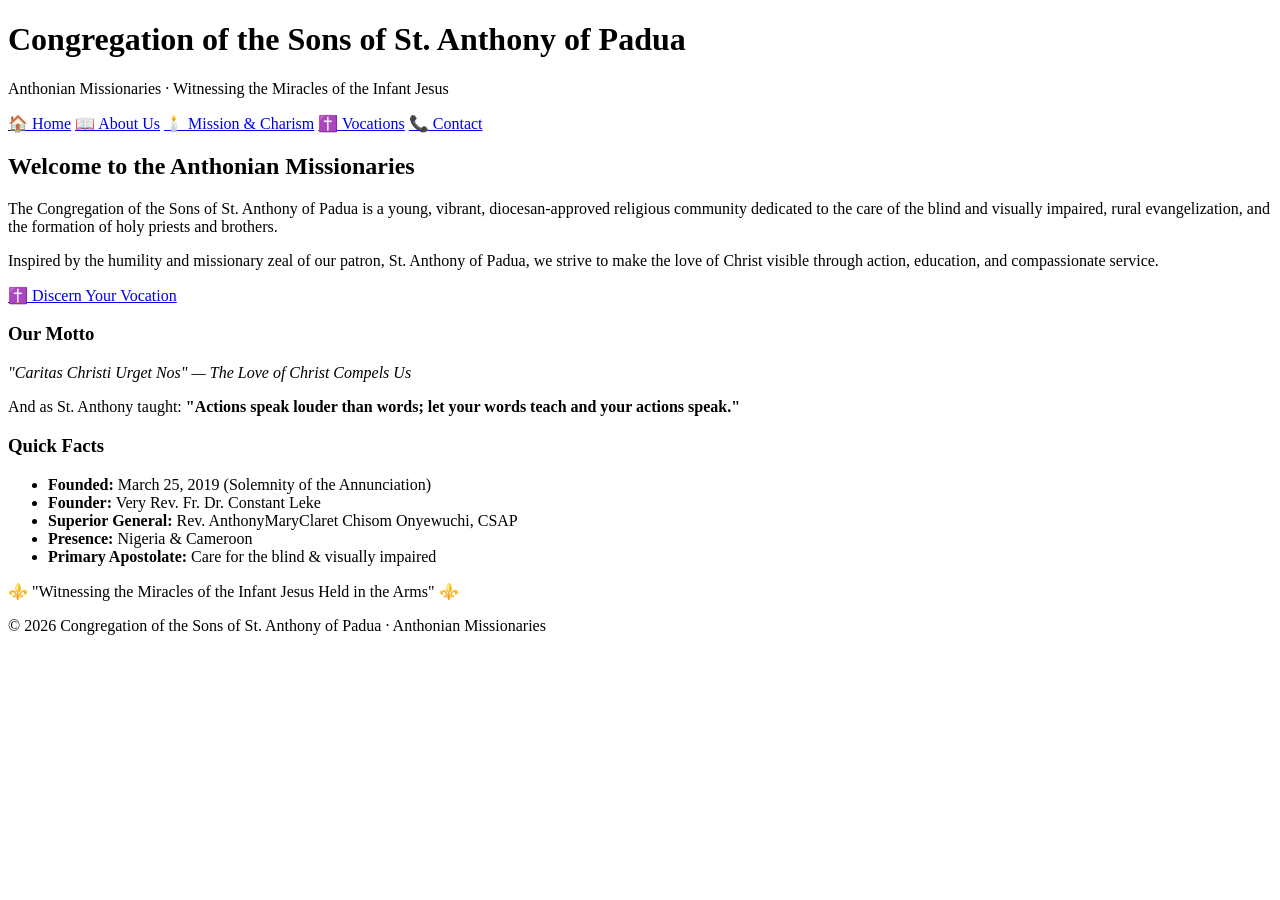
==== index.html @ 9c39cf9d "index.html" ====
<!DOCTYPE html>
<html lang="en">
<head>
    <meta charset="UTF-8">
    <meta name="viewport" content="width=device-width, initial-scale=1.0">
    <title>Home | Anthonian Missionaries</title>
    <link rel="stylesheet" href="style.css">
</head>
<body>

<header>
    <h1>Congregation of the Sons of St. Anthony of Padua</h1>
    <p>Anthonian Missionaries · Witnessing the Miracles of the Infant Jesus</p>
</header>

<nav>
    <a href="index.html">🏠 Home</a>
    <a href="about.html">📖 About Us</a>
    <a href="mission.html">🕯️ Mission & Charism</a>
    <a href="vocation.html">✝️ Vocations</a>
    <a href="contact.html">📞 Contact</a>
</nav>

<div class="container">
    <div class="card">
        <h2>Welcome to the Anthonian Missionaries</h2>
        <p>The Congregation of the Sons of St. Anthony of Padua is a young, vibrant, diocesan-approved religious community dedicated to the care of the blind and visually impaired, rural evangelization, and the formation of holy priests and brothers.</p>
        <p>Inspired by the humility and missionary zeal of our patron, St. Anthony of Padua, we strive to make the love of Christ visible through action, education, and compassionate service.</p>
        <a href="vocation.html" class="btn">✝️ Discern Your Vocation</a>
    </div>

    <div class="card">
        <h3>Our Motto</h3>
        <p><em>"Caritas Christi Urget Nos" — The Love of Christ Compels Us</em></p>
        <p>And as St. Anthony taught: <strong>"Actions speak louder than words; let your words teach and your actions speak."</strong></p>
    </div>

    <div class="card">
        <h3>Quick Facts</h3>
        <ul>
            <li><strong>Founded:</strong> March 25, 2019 (Solemnity of the Annunciation)</li>
            <li><strong>Founder:</strong> Very Rev. Fr. Dr. Constant Leke</li>
            <li><strong>Superior General:</strong> Rev. AnthonyMaryClaret Chisom Onyewuchi, CSAP</li>
            <li><strong>Presence:</strong> Nigeria & Cameroon</li>
            <li><strong>Primary Apostolate:</strong> Care for the blind & visually impaired</li>
        </ul>
    </div>
</div>

<footer>
    <p>⚜️ "Witnessing the Miracles of the Infant Jesus Held in the Arms" ⚜️</p>
    <p>© 2026 Congregation of the Sons of St. Anthony of Padua · Anthonian Missionaries</p>
</footer>

</body>
</html>
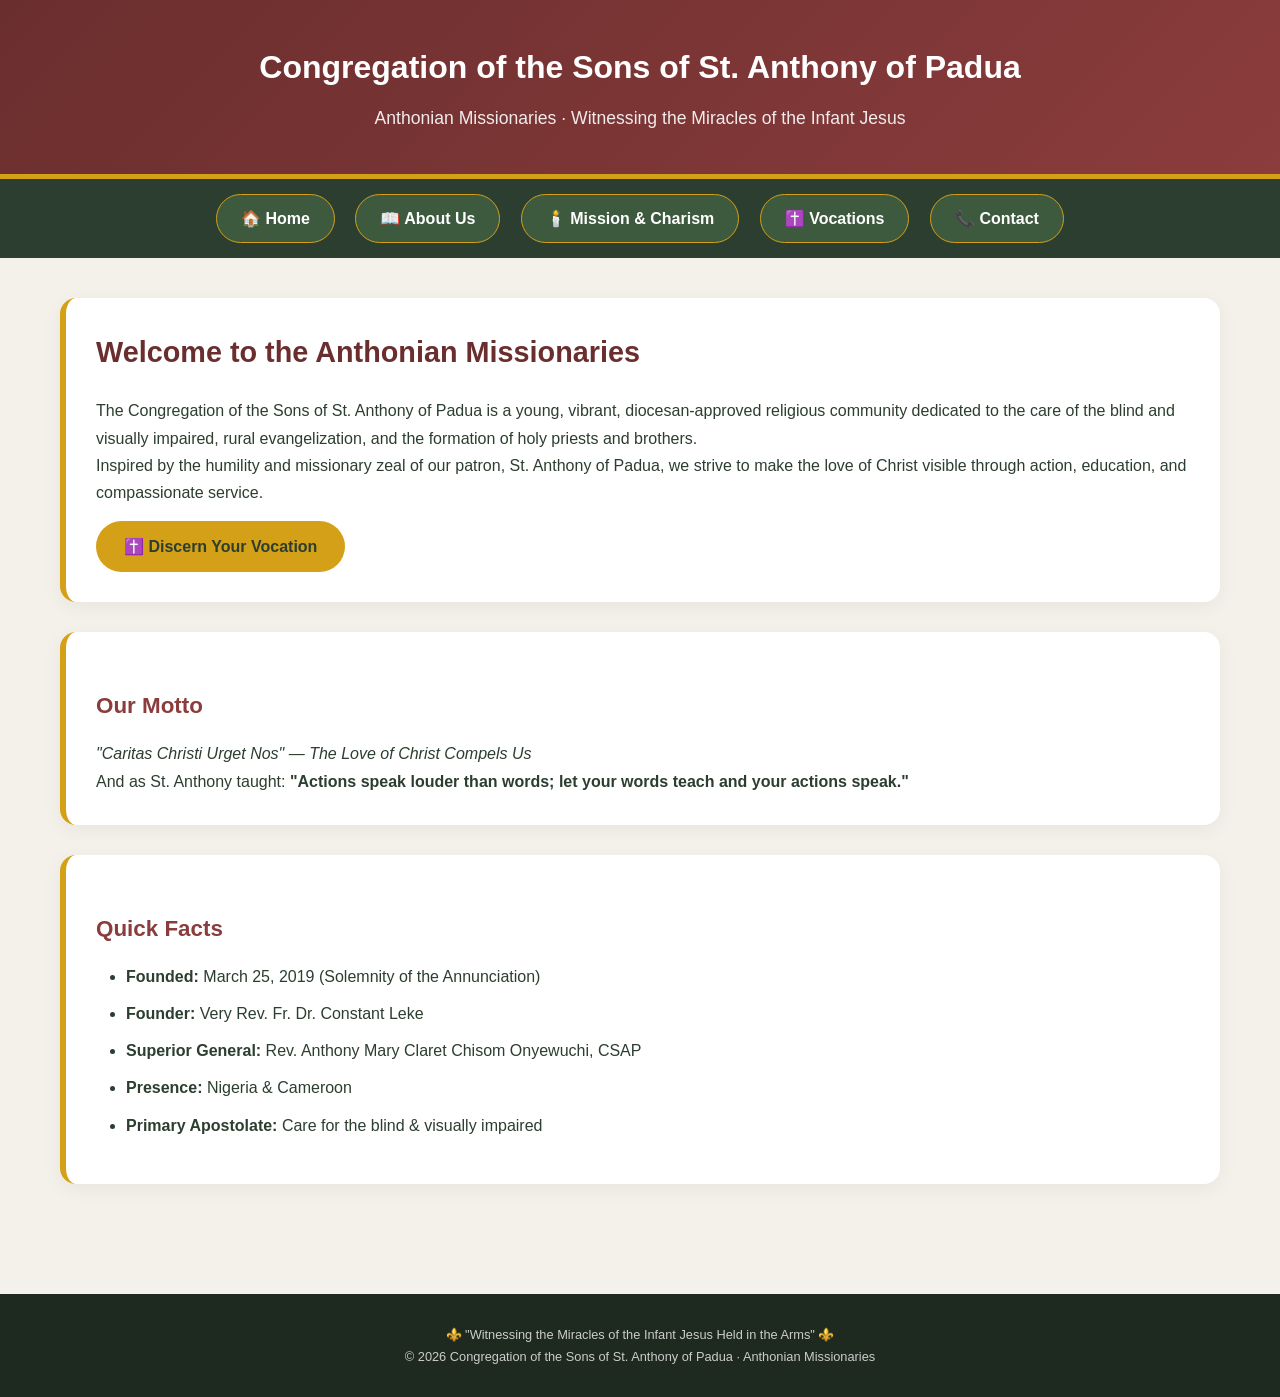
==== commit 2a75edc7: "index.html" ====
--- a/index.html
+++ b/index.html
@@ -40,7 +40,7 @@
         <ul>
             <li><strong>Founded:</strong> March 25, 2019 (Solemnity of the Annunciation)</li>
             <li><strong>Founder:</strong> Very Rev. Fr. Dr. Constant Leke</li>
-            <li><strong>Superior General:</strong> Rev. AnthonyMaryClaret Chisom Onyewuchi, CSAP</li>
+            <li><strong>Superior General:</strong> Rev. Anthony Mary Claret Chisom Onyewuchi, CSAP</li>
             <li><strong>Presence:</strong> Nigeria & Cameroon</li>
             <li><strong>Primary Apostolate:</strong> Care for the blind & visually impaired</li>
         </ul>
--- a/style.css
+++ b/style.css
@@ -0,0 +1,146 @@
+/* style.css - Anthonian Missionaries Website */
+
+* {
+    margin: 0;
+    padding: 0;
+    box-sizing: border-box;
+}
+
+body {
+    font-family: 'Segoe UI', Tahoma, Geneva, Verdana, sans-serif;
+    background-color: #f4f1ea;
+    color: #2c3e2f;
+    line-height: 1.7;
+}
+
+/* Header */
+header {
+    background: linear-gradient(135deg, #6b2e2e 0%, #8b3c3c 100%);
+    color: white;
+    padding: 40px 20px;
+    text-align: center;
+    border-bottom: 5px solid #d4a017;
+}
+
+header h1 {
+    font-size: 2rem;
+    margin-bottom: 10px;
+}
+
+header p {
+    font-size: 1.1rem;
+    opacity: 0.9;
+}
+
+/* BUTTON-STYLE NAVIGATION */
+nav {
+    background-color: #2c3e2f;
+    padding: 15px 0;
+    text-align: center;
+    position: sticky;
+    top: 0;
+    z-index: 100;
+}
+
+nav a {
+    display: inline-block;
+    background-color: #3d5a3f;
+    color: white;
+    text-decoration: none;
+    padding: 10px 24px;
+    margin: 0 8px;
+    border-radius: 30px;
+    font-weight: bold;
+    transition: all 0.3s ease;
+    border: 1px solid #d4a017;
+}
+
+nav a:hover {
+    background-color: #d4a017;
+    color: #2c3e2f;
+    transform: translateY(-2px);
+    box-shadow: 0 4px 12px rgba(0,0,0,0.2);
+}
+
+/* Container */
+.container {
+    max-width: 1200px;
+    margin: 0 auto;
+    padding: 40px 20px;
+}
+
+/* Cards / Content Boxes */
+.card {
+    background: white;
+    border-radius: 16px;
+    padding: 30px;
+    margin-bottom: 30px;
+    box-shadow: 0 5px 20px rgba(0,0,0,0.05);
+    border-left: 6px solid #d4a017;
+}
+
+h2 {
+    color: #6b2e2e;
+    margin-bottom: 20px;
+    font-size: 1.8rem;
+}
+
+h3 {
+    color: #8b3c3c;
+    margin: 25px 0 15px 0;
+    font-size: 1.4rem;
+}
+
+/* Buttons (Call to Action) */
+.btn {
+    display: inline-block;
+    background-color: #d4a017;
+    color: #2c3e2f;
+    padding: 12px 28px;
+    border-radius: 40px;
+    text-decoration: none;
+    font-weight: bold;
+    margin-top: 15px;
+    transition: all 0.3s ease;
+    border: none;
+    cursor: pointer;
+}
+
+.btn:hover {
+    background-color: #6b2e2e;
+    color: white;
+    transform: scale(1.02);
+}
+
+/* Lists */
+ul, ol {
+    margin: 15px 0 15px 30px;
+}
+
+li {
+    margin: 10px 0;
+}
+
+/* Footer */
+footer {
+    background-color: #1e2a1f;
+    color: #ccc;
+    text-align: center;
+    padding: 30px;
+    font-size: 0.8rem;
+    margin-top: 40px;
+}
+
+/* Responsive */
+@media (max-width: 768px) {
+    nav a {
+        display: block;
+        margin: 8px 20px;
+    }
+    .card {
+        padding: 20px;
+    }
+    header h1 {
+        font-size: 1.5rem;
+    }
+}
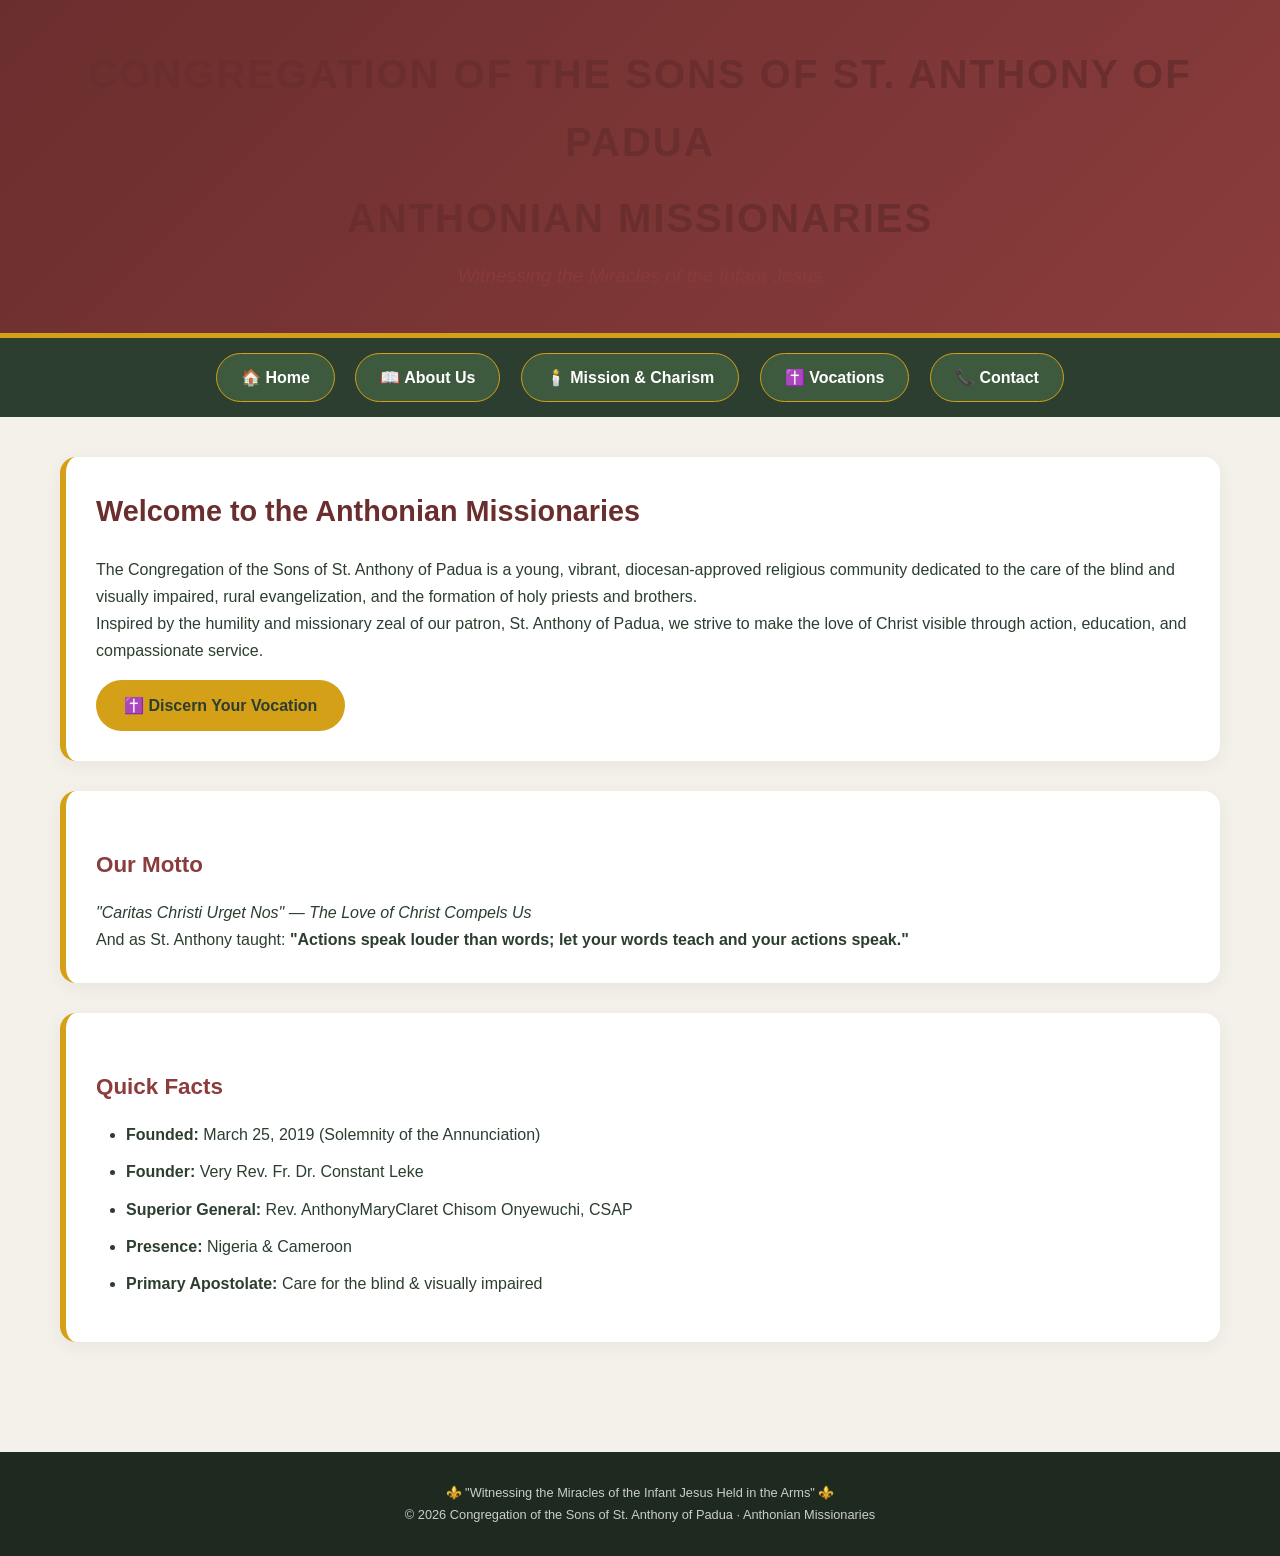
==== commit e039a67d: "index.html" ====
--- a/index.html
+++ b/index.html
@@ -3,14 +3,53 @@
 <head>
     <meta charset="UTF-8">
     <meta name="viewport" content="width=device-width, initial-scale=1.0">
-    <title>Home | Anthonian Missionaries</title>
+    <title>Anthonian Missionaries | Sons of St. Anthony of Padua</title>
     <link rel="stylesheet" href="style.css">
+    <style>
+        /* Additional style to make subheading thick like heading */
+        header h1 {
+            font-size: 2.5rem;
+            font-weight: 700;
+            margin-bottom: 8px;
+            text-transform: uppercase;
+            letter-spacing: 2px;
+            color: #6b2e2e;
+        }
+
+        header .subheading {
+            font-size: 2.5rem;
+            font-weight: 700;
+            text-transform: uppercase;
+            letter-spacing: 2px;
+            color: #6b2e2e;
+            display: block;
+            margin-top: 4px;
+        }
+
+        header .tagline {
+            font-size: 1.2rem;
+            font-weight: 400;
+            color: #8b3c3c;
+            margin-top: 8px;
+            font-style: italic;
+        }
+
+        @media (max-width: 768px) {
+            header h1 {
+                font-size: 1.8rem;
+            }
+            header .subheading {
+                font-size: 1.8rem;
+            }
+        }
+    </style>
 </head>
 <body>
 
 <header>
     <h1>Congregation of the Sons of St. Anthony of Padua</h1>
-    <p>Anthonian Missionaries · Witnessing the Miracles of the Infant Jesus</p>
+    <span class="subheading">Anthonian Missionaries</span>
+    <p class="tagline">Witnessing the Miracles of the Infant Jesus</p>
 </header>
 
 <nav>
@@ -40,7 +79,7 @@
         <ul>
             <li><strong>Founded:</strong> March 25, 2019 (Solemnity of the Annunciation)</li>
             <li><strong>Founder:</strong> Very Rev. Fr. Dr. Constant Leke</li>
-            <li><strong>Superior General:</strong> Rev. Anthony Mary Claret Chisom Onyewuchi, CSAP</li>
+            <li><strong>Superior General:</strong> Rev. AnthonyMaryClaret Chisom Onyewuchi, CSAP</li>
             <li><strong>Presence:</strong> Nigeria & Cameroon</li>
             <li><strong>Primary Apostolate:</strong> Care for the blind & visually impaired</li>
         </ul>
@@ -53,4 +92,4 @@
 </footer>
 
 </body>
-</html>
+</html>
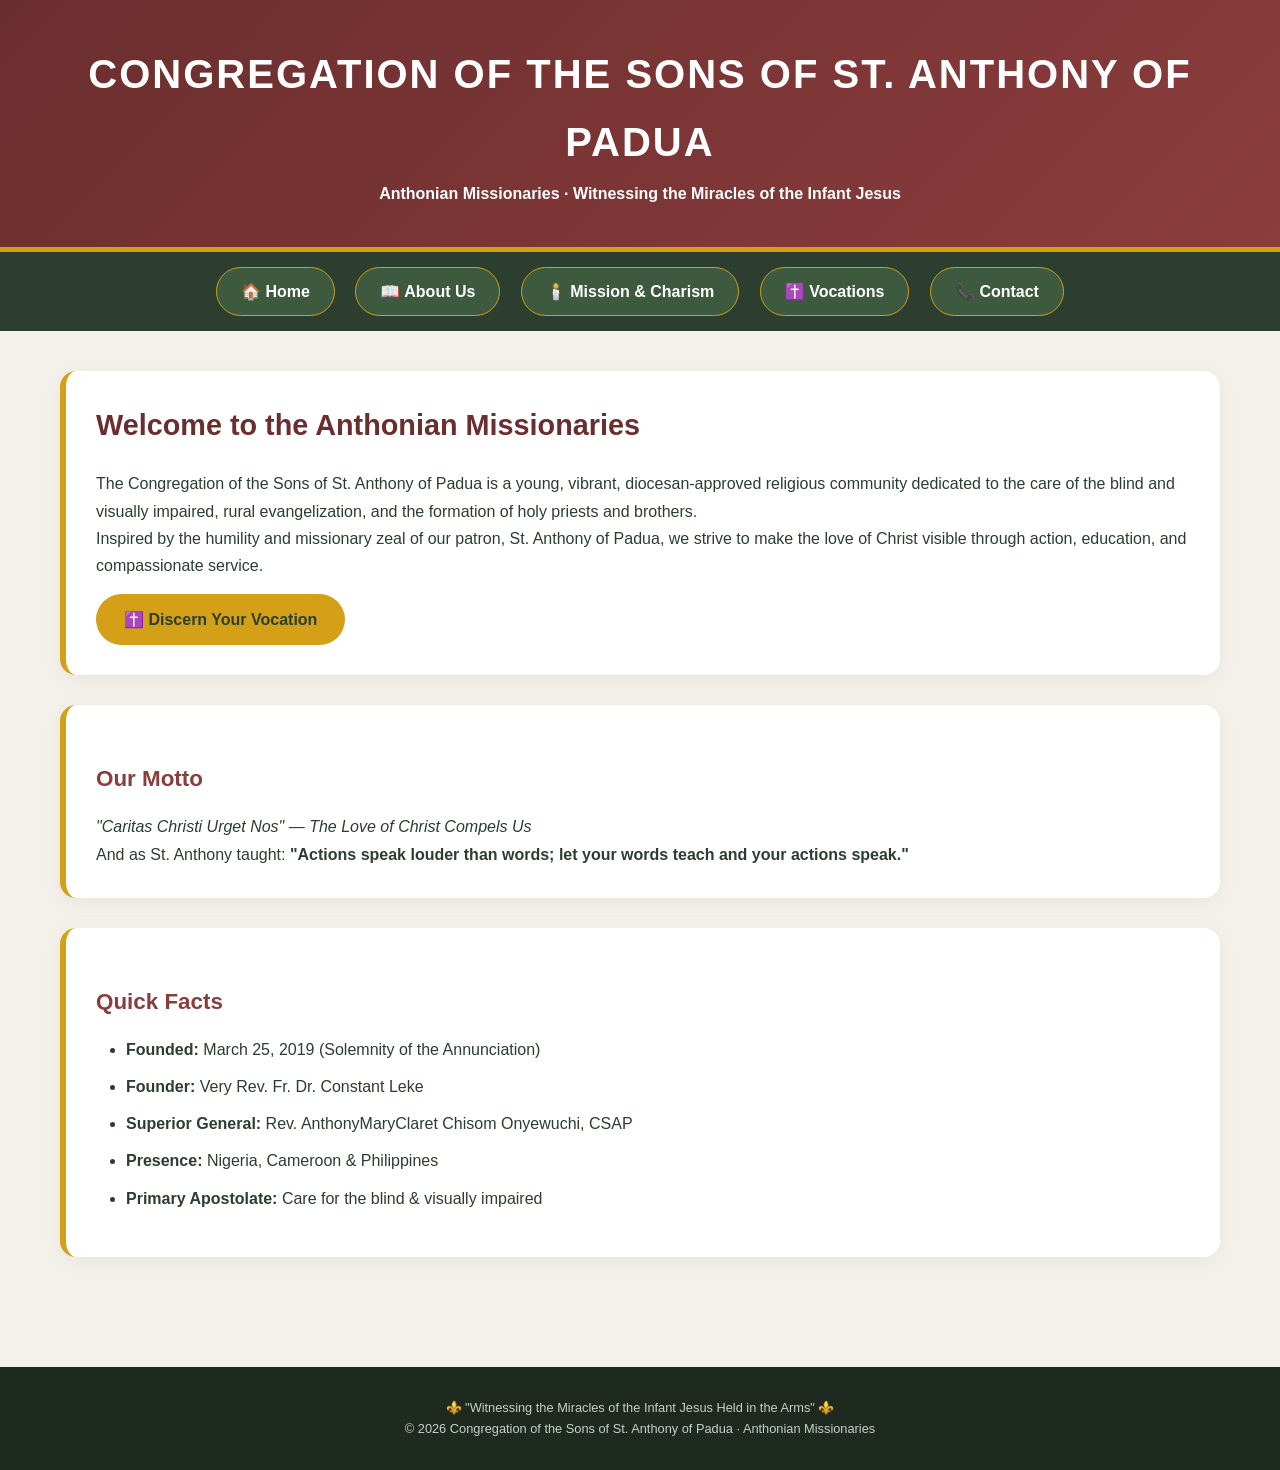
==== commit 3feb3a88: "index.html" ====
--- a/index.html
+++ b/index.html
@@ -5,51 +5,12 @@
     <meta name="viewport" content="width=device-width, initial-scale=1.0">
     <title>Anthonian Missionaries | Sons of St. Anthony of Padua</title>
     <link rel="stylesheet" href="style.css">
-    <style>
-        /* Additional style to make subheading thick like heading */
-        header h1 {
-            font-size: 2.5rem;
-            font-weight: 700;
-            margin-bottom: 8px;
-            text-transform: uppercase;
-            letter-spacing: 2px;
-            color: #6b2e2e;
-        }
-
-        header .subheading {
-            font-size: 2.5rem;
-            font-weight: 700;
-            text-transform: uppercase;
-            letter-spacing: 2px;
-            color: #6b2e2e;
-            display: block;
-            margin-top: 4px;
-        }
-
-        header .tagline {
-            font-size: 1.2rem;
-            font-weight: 400;
-            color: #8b3c3c;
-            margin-top: 8px;
-            font-style: italic;
-        }
-
-        @media (max-width: 768px) {
-            header h1 {
-                font-size: 1.8rem;
-            }
-            header .subheading {
-                font-size: 1.8rem;
-            }
-        }
-    </style>
 </head>
 <body>
 
 <header>
     <h1>Congregation of the Sons of St. Anthony of Padua</h1>
-    <span class="subheading">Anthonian Missionaries</span>
-    <p class="tagline">Witnessing the Miracles of the Infant Jesus</p>
+    <p><strong>Anthonian Missionaries · Witnessing the Miracles of the Infant Jesus</strong></p>
 </header>
 
 <nav>
@@ -80,7 +41,7 @@
             <li><strong>Founded:</strong> March 25, 2019 (Solemnity of the Annunciation)</li>
             <li><strong>Founder:</strong> Very Rev. Fr. Dr. Constant Leke</li>
             <li><strong>Superior General:</strong> Rev. AnthonyMaryClaret Chisom Onyewuchi, CSAP</li>
-            <li><strong>Presence:</strong> Nigeria & Cameroon</li>
+            <li><strong>Presence:</strong> Nigeria, Cameroon & Philippines</li>
             <li><strong>Primary Apostolate:</strong> Care for the blind & visually impaired</li>
         </ul>
     </div>
--- a/style.css
+++ b/style.css
@@ -1,5 +1,4 @@
 /* style.css - Anthonian Missionaries Website */
-
 * {
     margin: 0;
     padding: 0;
@@ -13,7 +12,7 @@
     line-height: 1.7;
 }
 
-/* Header */
+/* ----- HEADER STYLES (THICK HEADINGS) ----- */
 header {
     background: linear-gradient(135deg, #6b2e2e 0%, #8b3c3c 100%);
     color: white;
@@ -23,16 +22,33 @@
 }
 
 header h1 {
-    font-size: 2rem;
-    margin-bottom: 10px;
+    font-size: 2.5rem;
+    font-weight: 800; /* Extra Bold */
+    margin-bottom: 4px;
+    text-transform: uppercase;
+    letter-spacing: 2px;
+    color: #fff;
 }
 
-header p {
-    font-size: 1.1rem;
-    opacity: 0.9;
+header .subheading {
+    font-size: 2.2rem;
+    font-weight: 700; /* Bold */
+    text-transform: uppercase;
+    letter-spacing: 2px;
+    color: #f5e6c8;
+    display: block;
+    margin-top: 2px;
 }
 
-/* BUTTON-STYLE NAVIGATION */
+header .tagline {
+    font-size: 1.2rem;
+    font-weight: 600; /* Semi-Bold */
+    color: #f5e6c8;
+    margin-top: 6px;
+    font-style: italic;
+}
+
+/* ----- NAVIGATION ----- */
 nav {
     background-color: #2c3e2f;
     padding: 15px 0;
@@ -62,14 +78,13 @@
     box-shadow: 0 4px 12px rgba(0,0,0,0.2);
 }
 
-/* Container */
+/* ----- CONTAINER & CARDS ----- */
 .container {
     max-width: 1200px;
     margin: 0 auto;
     padding: 40px 20px;
 }
 
-/* Cards / Content Boxes */
 .card {
     background: white;
     border-radius: 16px;
@@ -91,7 +106,7 @@
     font-size: 1.4rem;
 }
 
-/* Buttons (Call to Action) */
+/* ----- BUTTONS ----- */
 .btn {
     display: inline-block;
     background-color: #d4a017;
@@ -112,7 +127,7 @@
     transform: scale(1.02);
 }
 
-/* Lists */
+/* ----- LISTS ----- */
 ul, ol {
     margin: 15px 0 15px 30px;
 }
@@ -121,7 +136,7 @@
     margin: 10px 0;
 }
 
-/* Footer */
+/* ----- FOOTER ----- */
 footer {
     background-color: #1e2a1f;
     color: #ccc;
@@ -131,7 +146,7 @@
     margin-top: 40px;
 }
 
-/* Responsive */
+/* ----- RESPONSIVE ----- */
 @media (max-width: 768px) {
     nav a {
         display: block;
@@ -141,6 +156,12 @@
         padding: 20px;
     }
     header h1 {
-        font-size: 1.5rem;
+        font-size: 1.8rem;
+    }
+    header .subheading {
+        font-size: 1.6rem;
+    }
+    header .tagline {
+        font-size: 1rem;
     }
 }
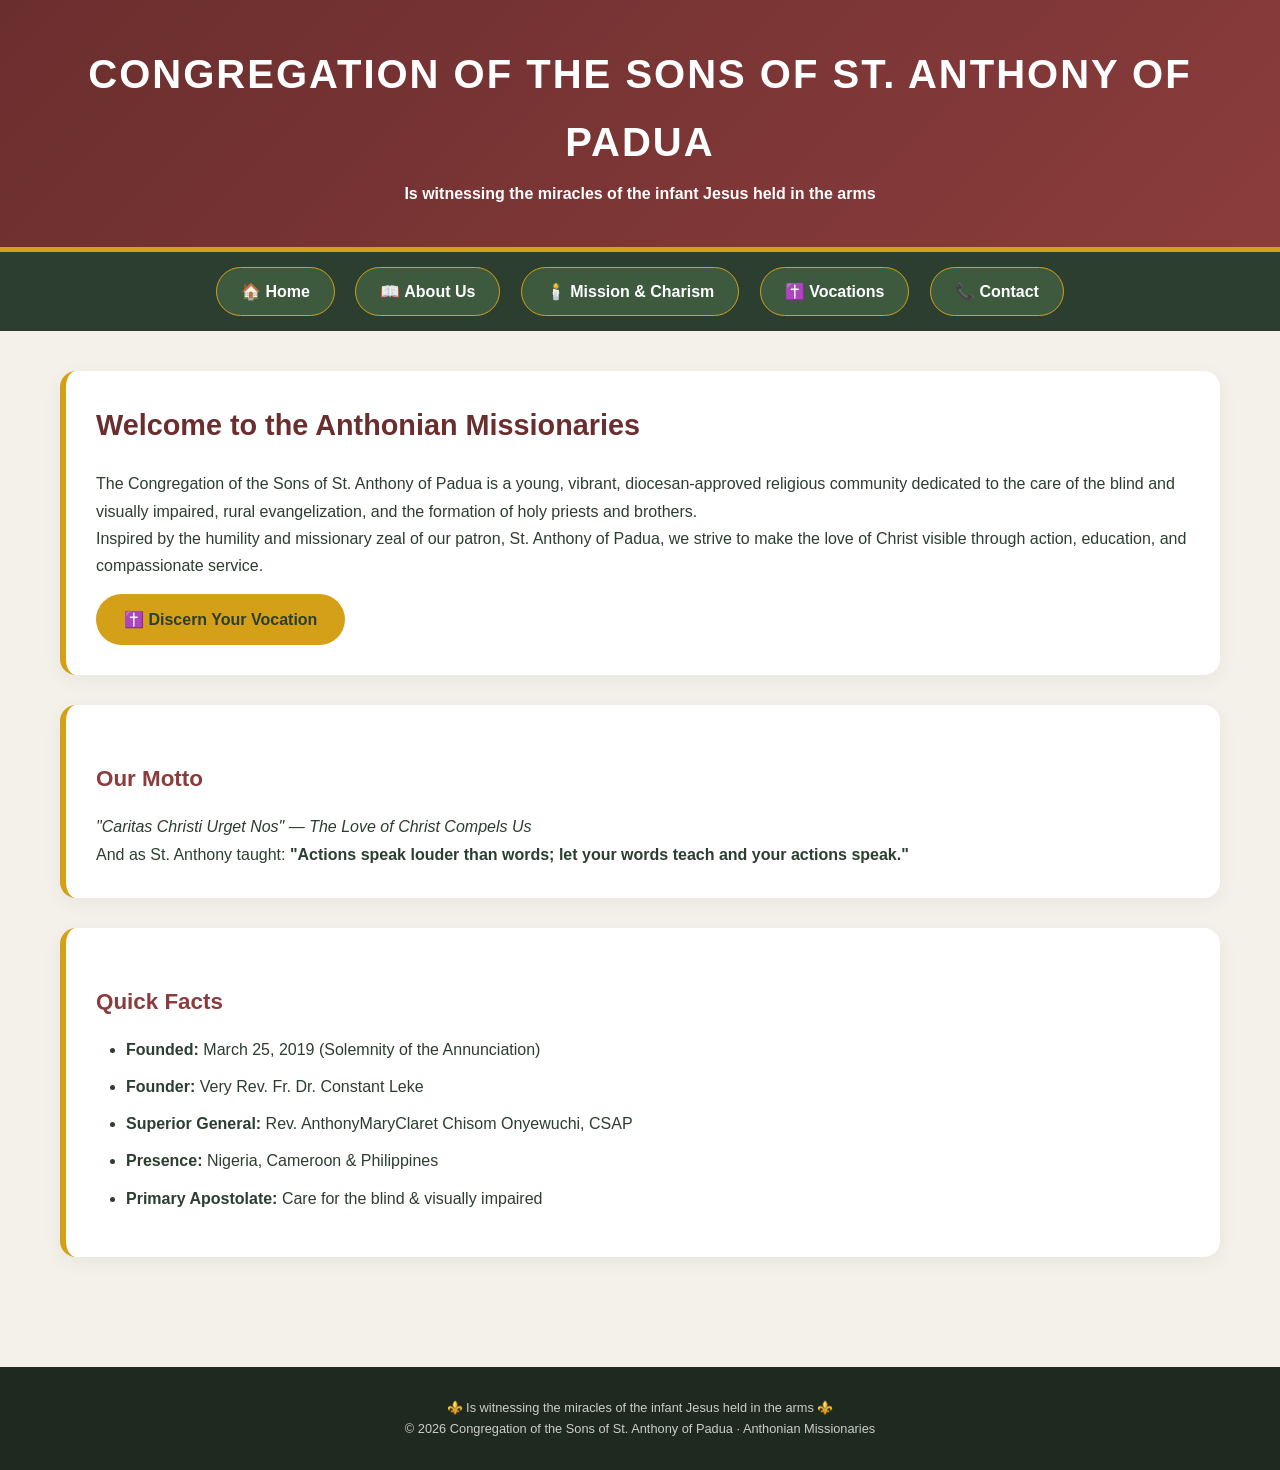
==== commit b3d77f4c: "index.html" ====
--- a/index.html
+++ b/index.html
@@ -10,7 +10,7 @@
 
 <header>
     <h1>Congregation of the Sons of St. Anthony of Padua</h1>
-    <p><strong>Anthonian Missionaries · Witnessing the Miracles of the Infant Jesus</strong></p>
+    <p><strong>Is witnessing the miracles of the infant Jesus held in the arms</strong></p>
 </header>
 
 <nav>
@@ -48,7 +48,7 @@
 </div>
 
 <footer>
-    <p>⚜️ "Witnessing the Miracles of the Infant Jesus Held in the Arms" ⚜️</p>
+    <p>⚜️ Is witnessing the miracles of the infant Jesus held in the arms ⚜️</p>
     <p>© 2026 Congregation of the Sons of St. Anthony of Padua · Anthonian Missionaries</p>
 </footer>
 
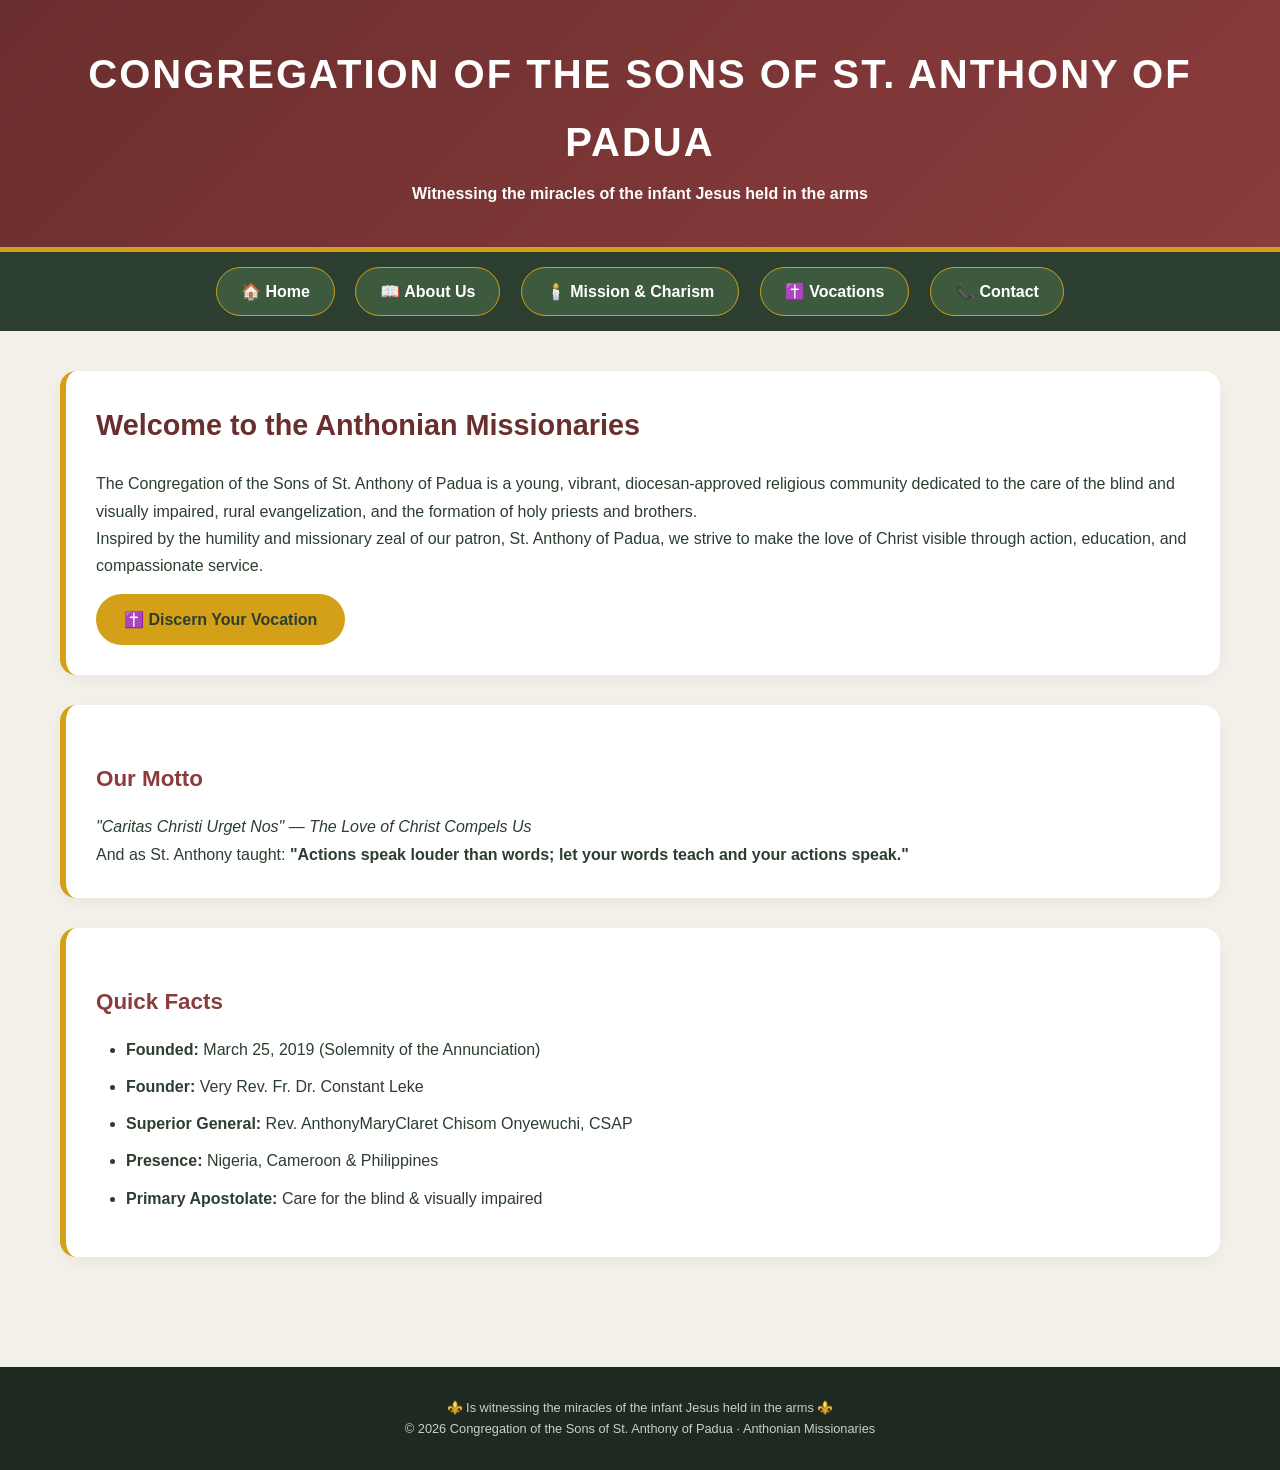
==== commit 898c6053: "index.html" ====
--- a/index.html
+++ b/index.html
@@ -10,7 +10,7 @@
 
 <header>
     <h1>Congregation of the Sons of St. Anthony of Padua</h1>
-    <p><strong>Is witnessing the miracles of the infant Jesus held in the arms</strong></p>
+    <p><strong>Witnessing the miracles of the infant Jesus held in the arms</strong></p>
 </header>
 
 <nav>
